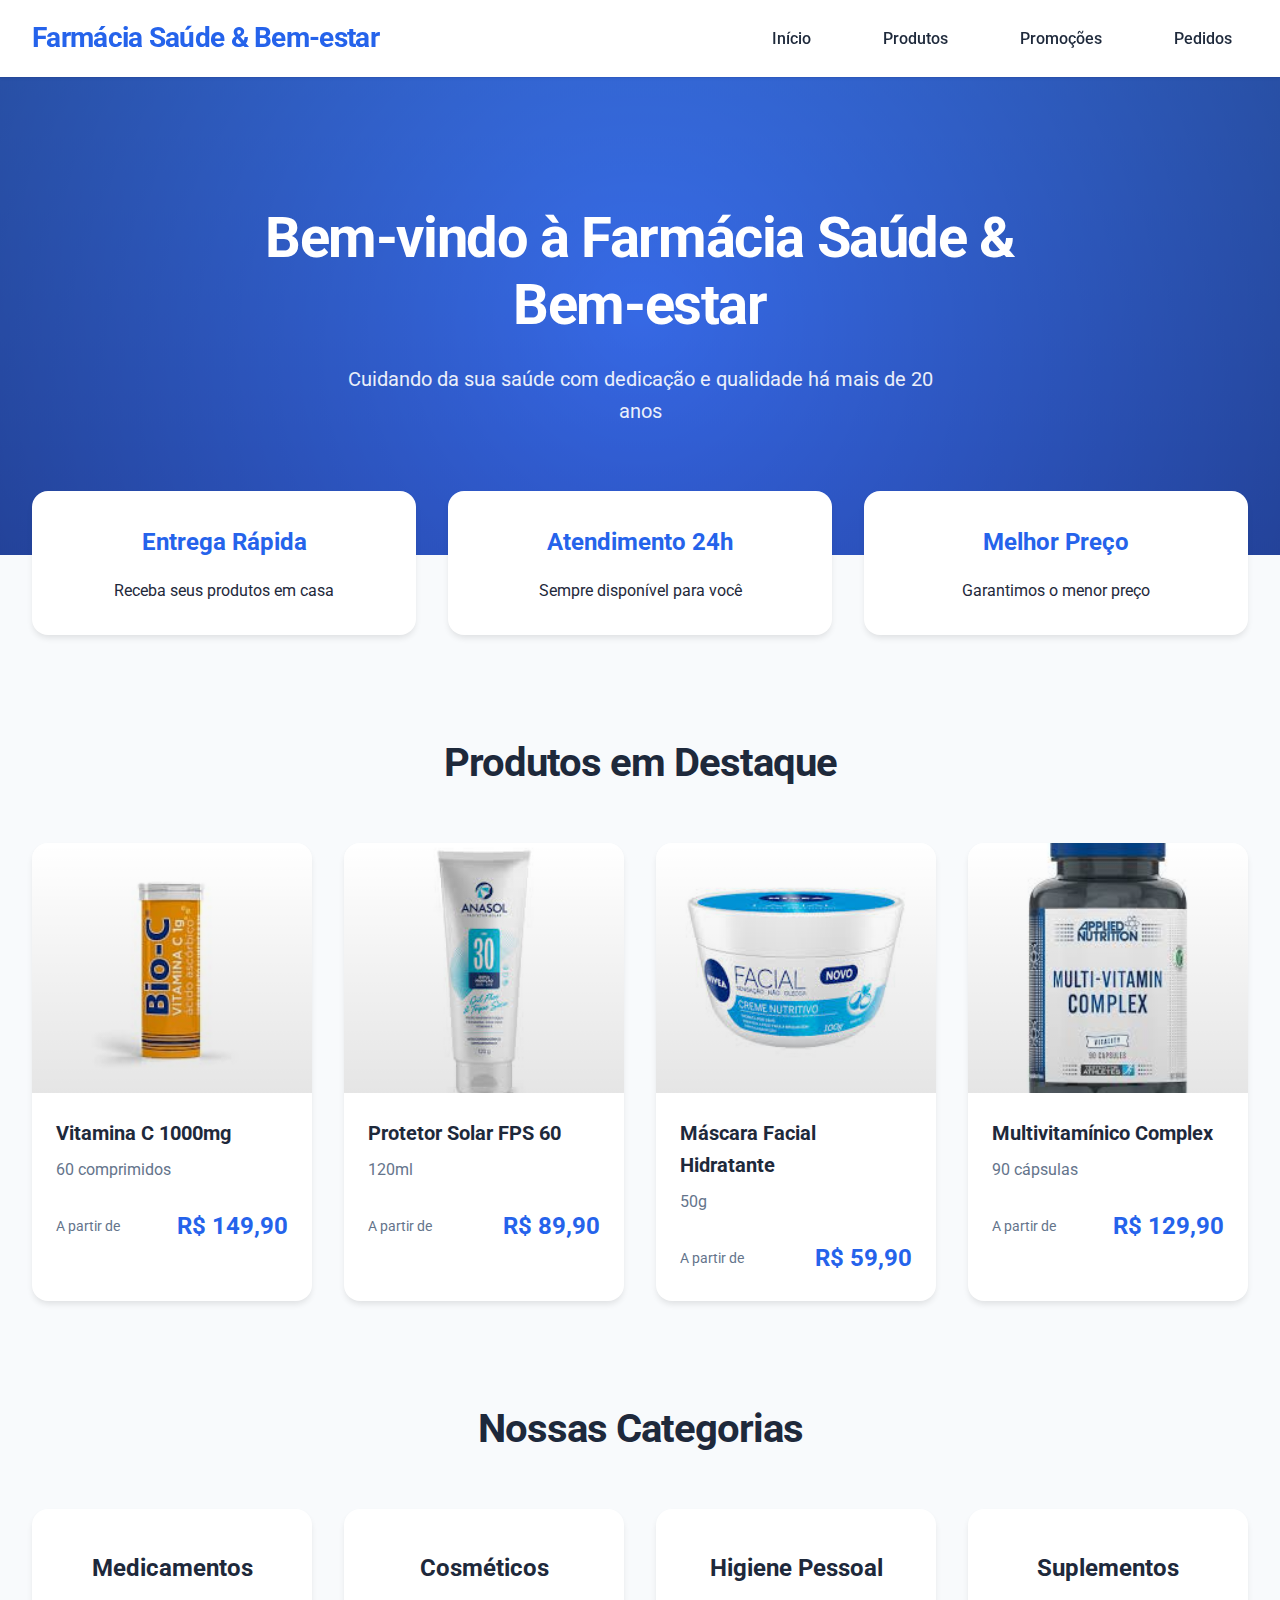
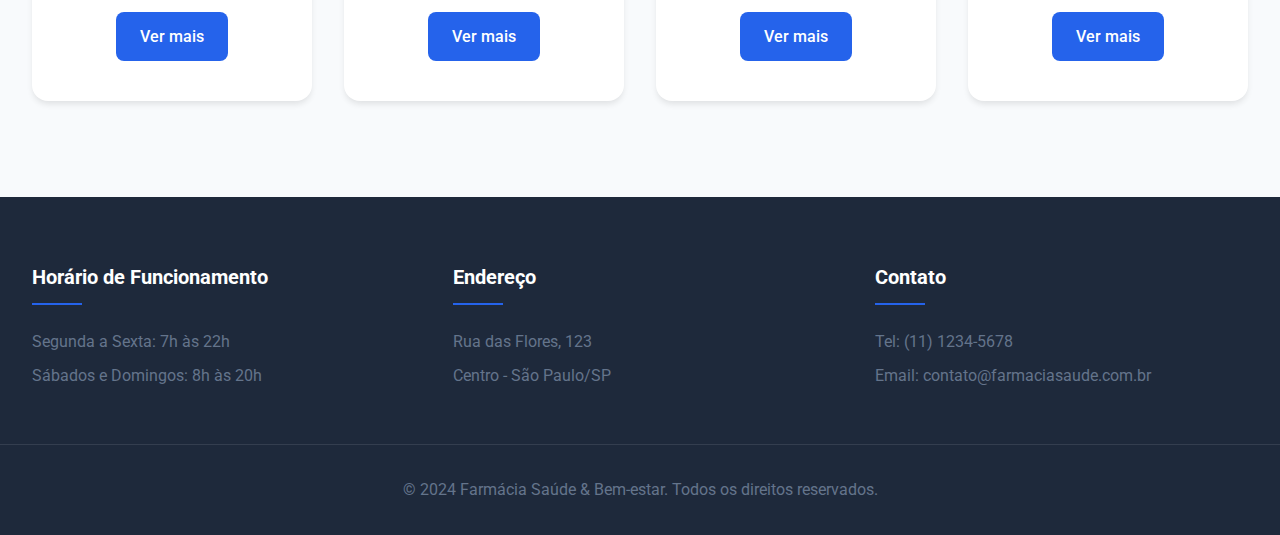
==== index.html @ 956facfe "adiciona ao github o projeto farmacia" ====
<!DOCTYPE html>
<html lang="pt-BR">
<head>
    <meta charset="UTF-8">
    <meta name="viewport" content="width=device-width, initial-scale=1.0">
    <title>Farmácia Saúde & Bem-estar</title>
    <link rel="stylesheet" href="styles.css">
    <link href="https://fonts.googleapis.com/css2?family=Roboto:wght@300;400;500;700&display=swap" rel="stylesheet">
</head>
<body>
    <header>
        <div class="header-content">
            <h1 class="logo">Farmácia Saúde & Bem-estar</h1>
            <nav>
                <ul>
                    <li><a href="index.html">Início</a></li>
                    <li><a href="produtos.html">Produtos</a></li>
                    <li><a href="promocoes.html">Promoções</a></li>
                    <li><a href="pedido.html">Pedidos</a></li>
                </ul>
            </nav>
        </div>
    </header>

    <main>
        <section class="hero">
            <div class="hero-content">
                <h2>Bem-vindo à Farmácia Saúde & Bem-estar</h2>
                <p>Cuidando da sua saúde com dedicação e qualidade há mais de 20 anos</p>
            </div>
        </section>

        <section class="beneficios">
            <div class="beneficio-item">
                <h3>Entrega Rápida</h3>
                <p>Receba seus produtos em casa</p>
            </div>
            <div class="beneficio-item">
                <h3>Atendimento 24h</h3>
                <p>Sempre disponível para você</p>
            </div>
            <div class="beneficio-item">
                <h3>Melhor Preço</h3>
                <p>Garantimos o menor preço</p>
            </div>
        </section>

        <section class="destaques">
            <h2>Produtos em Destaque</h2>
            <div class="produtos-grid">
                <article class="produto">
                    <div class="produto-imagem">
                        <img src="img/vitaminaC.jpeg" alt="Vitamina C">
                    </div>
                    <h3>Vitamina C 1000mg</h3>
                    <p class="produto-descricao">60 comprimidos</p>
                    <p class="preco">R$ 149,90</p>
                </article>
                <article class="produto">
                    <div class="produto-imagem">
                        <img src="img/protetorSolar.jpeg" alt="Protetor Solar">
                    </div>
                    <h3>Protetor Solar FPS 60</h3>
                    <p class="produto-descricao">120ml</p>
                    <p class="preco">R$ 89,90</p>
                </article>
                <article class="produto">
                    <div class="produto-imagem">
                        <img src="img/hidratanteFacial.jpeg" alt="Máscara Facial">
                    </div>
                    <h3>Máscara Facial Hidratante</h3>
                    <p class="produto-descricao">50g</p>
                    <p class="preco">R$ 59,90</p>
                </article>
                <article class="produto">
                    <div class="produto-imagem">
                        <img src="img/multivitaminico.jpeg" alt="Multivitamínico">
                    </div>
                    <h3>Multivitamínico Complex</h3>
                    <p class="produto-descricao">90 cápsulas</p>
                    <p class="preco">R$ 129,90</p>
                </article>
            </div>
        </section>

        <section class="categorias-destaque">
            <h2>Nossas Categorias</h2>
            <div class="categorias-grid">
                <div class="categoria">
                    <h3>Medicamentos</h3>
                    <a href="produtos.html#medicamentos">Ver mais</a>
                </div>
                <div class="categoria">
                    <h3>Cosméticos</h3>
                    <a href="produtos.html#cosmeticos">Ver mais</a>
                </div>
                <div class="categoria">
                    <h3>Higiene Pessoal</h3>
                    <a href="produtos.html#higiene">Ver mais</a>
                </div>
                <div class="categoria">
                    <h3>Suplementos</h3>
                    <a href="produtos.html#suplementos">Ver mais</a>
                </div>
            </div>
        </section>
    </main>

    <footer>
        <div class="footer-content">
            <div class="footer-info">
                <h3>Horário de Funcionamento</h3>
                <p>Segunda a Sexta: 7h às 22h</p>
                <p>Sábados e Domingos: 8h às 20h</p>
            </div>
            <div class="footer-info">
                <h3>Endereço</h3>
                <p>Rua das Flores, 123</p>
                <p>Centro - São Paulo/SP</p>
            </div>
            <div class="footer-info">
                <h3>Contato</h3>
                <p>Tel: (11) 1234-5678</p>
                <p>Email: contato@farmaciasaude.com.br</p>
            </div>
        </div>
        <div class="footer-bottom">
            <p>&copy; 2024 Farmácia Saúde & Bem-estar. Todos os direitos reservados.</p>
        </div>
    </footer>
</body>
</html>
---- styles.css ----
/* Modern Reset and Base Styles */
:root {
    --primary: #2563eb;
    --primary-dark: #1d4ed8;
    --secondary: #64748b;
    --accent: #06b6d4;
    --background: #f8fafc;
    --text: #1e293b;
    --text-light: #64748b;
    --white: #ffffff;
    --success: #059669;
    --danger: #dc2626;
}

* {
    margin: 0;
    padding: 0;
    box-sizing: border-box;
}

body {
    font-family: 'Roboto', sans-serif;
    line-height: 1.6;
    color: var(--text);
    background-color: var(--background);
}

/* Modern Header */
header {
    background-color: var(--white);
    padding: 1rem 0;
    position: sticky;
    top: 0;
    z-index: 100;
    box-shadow: 0 1px 3px 0 rgb(0 0 0 / 0.1);
}

.header-content {
    max-width: 1280px;
    margin: 0 auto;
    padding: 0 2rem;
    display: flex;
    justify-content: space-between;
    align-items: center;
}

.logo {
    color: var(--primary);
    font-size: 1.75rem;
    font-weight: 700;
    letter-spacing: -0.025em;
}

nav ul {
    display: flex;
    list-style: none;
    gap: 2.5rem;
}

nav a {
    color: var(--text);
    text-decoration: none;
    font-weight: 500;
    transition: all 0.3s ease;
    padding: 0.5rem 1rem;
    border-radius: 0.5rem;
}

nav a:hover {
    color: var(--primary);
    background-color: #f1f5f9;
}

/* Hero Section */
.hero {
    background: linear-gradient(rgba(37, 99, 235, 0.9), rgba(29, 78, 216, 0.9)), url('img/hero-bg.jpg');
    background-size: cover;
    background-position: center;
    color: var(--white);
    text-align: center;
    padding: 8rem 2rem;
    position: relative;
    overflow: hidden;
}

.hero::before {
    content: '';
    position: absolute;
    top: 0;
    left: 0;
    right: 0;
    bottom: 0;
    background: radial-gradient(circle at center, transparent 0%, rgba(0, 0, 0, 0.3) 100%);
}

.hero-content {
    max-width: 800px;
    margin: 0 auto;
    position: relative;
    z-index: 1;
}

.hero h2 {
    font-size: 3.5rem;
    font-weight: 700;
    margin-bottom: 1.5rem;
    line-height: 1.2;
    letter-spacing: -0.025em;
}

.hero p {
    font-size: 1.25rem;
    opacity: 0.9;
    max-width: 600px;
    margin: 0 auto;
}

/* Benefícios */
.beneficios {
    display: grid;
    grid-template-columns: repeat(3, 1fr);
    gap: 2rem;
    max-width: 1280px;
    margin: -4rem auto 4rem;
    padding: 0 2rem;
    position: relative;
    z-index: 2;
}

.beneficio-item {
    background: var(--white);
    padding: 2rem;
    text-align: center;
    border-radius: 1rem;
    box-shadow: 0 4px 6px -1px rgb(0 0 0 / 0.1);
    transition: transform 0.3s ease, box-shadow 0.3s ease;
}

.beneficio-item:hover {
    transform: translateY(-5px);
    box-shadow: 0 10px 15px -3px rgb(0 0 0 / 0.1);
}

.beneficio-item h3 {
    color: var(--primary);
    font-size: 1.5rem;
    margin-bottom: 1rem;
}

/* Produtos */
.destaques, .categorias-destaque, .categorias {
    max-width: 1280px;
    margin: 6rem auto;
    padding: 0 2rem;
}

.destaques h2, .categorias-destaque h2 {
    text-align: center;
    margin-bottom: 3rem;
    font-size: 2.5rem;
    color: var(--text);
    font-weight: 700;
    letter-spacing: -0.025em;
}

.produtos-grid {
    display: grid;
    grid-template-columns: repeat(auto-fit, minmax(280px, 1fr));
    gap: 2rem;
}

.produto {
    background: var(--white);
    border-radius: 1rem;
    overflow: hidden;
    box-shadow: 0 4px 6px -1px rgb(0 0 0 / 0.1);
    transition: all 0.3s ease;
    position: relative;
}

.produto:hover {
    transform: translateY(-5px);
    box-shadow: 0 10px 15px -3px rgb(0 0 0 / 0.1);
}

.produto-imagem {
    height: 250px;
    overflow: hidden;
    position: relative;
}

.produto-imagem::after {
    content: '';
    position: absolute;
    top: 0;
    left: 0;
    right: 0;
    bottom: 0;
    background: linear-gradient(to bottom, transparent 0%, rgba(0, 0, 0, 0.1) 100%);
}

.produto-imagem img {
    width: 100%;
    height: 100%;
    object-fit: cover;
    transition: transform 0.3s ease;
}

.produto:hover .produto-imagem img {
    transform: scale(1.05);
}

.produto h3 {
    padding: 1.5rem 1.5rem 0.5rem;
    font-size: 1.25rem;
    color: var(--text);
}

.produto-descricao {
    padding: 0 1.5rem;
    color: var(--text-light);
}

.preco {
    padding: 1.5rem;
    font-weight: 700;
    color: var(--primary);
    font-size: 1.5rem;
    display: flex;
    align-items: center;
    justify-content: space-between;
}

.preco::before {
    content: 'A partir de';
    font-size: 0.875rem;
    color: var(--text-light);
    font-weight: 400;
}

/* Categorias */
.categorias-grid {
    display: grid;
    grid-template-columns: repeat(auto-fit, minmax(250px, 1fr));
    gap: 2rem;
}

.categoria {
    background: var(--white);
    padding: 2.5rem;
    text-align: center;
    border-radius: 1rem;
    box-shadow: 0 4px 6px -1px rgb(0 0 0 / 0.1);
    transition: all 0.3s ease;
    position: relative;
    overflow: hidden;
}

.categoria::before {
    content: '';
    position: absolute;
    top: 0;
    left: 0;
    right: 0;
    height: 4px;
    background: var(--primary);
    transform: scaleX(0);
    transition: transform 0.3s ease;
}

.categoria:hover::before {
    transform: scaleX(1);
}

.categoria:hover {
    transform: translateY(-5px);
    box-shadow: 0 10px 15px -3px rgb(0 0 0 / 0.1);
}

.categoria h3 {
    color: var(--text);
    font-size: 1.5rem;
    margin-bottom: 1.5rem;
}

.categoria a {
    display: inline-block;
    padding: 0.75rem 1.5rem;
    background-color: var(--primary);
    color: var(--white);
    text-decoration: none;
    border-radius: 0.5rem;
    font-weight: 500;
    transition: all 0.3s ease;
}

.categoria a:hover {
    background-color: var(--primary-dark);
    transform: translateY(-2px);
}

/* Footer */
footer {
    background: var(--text);
    color: var(--white);
    padding: 4rem 0 2rem;
    margin-top: 6rem;
}

.footer-content {
    max-width: 1280px;
    margin: 0 auto;
    padding: 0 2rem;
    display: grid;
    grid-template-columns: repeat(auto-fit, minmax(280px, 1fr));
    gap: 3rem;
}

.footer-info h3 {
    margin-bottom: 1.5rem;
    font-size: 1.25rem;
    color: var(--white);
    position: relative;
    padding-bottom: 0.75rem;
}

.footer-info h3::after {
    content: '';
    position: absolute;
    bottom: 0;
    left: 0;
    width: 50px;
    height: 2px;
    background: var(--primary);
}

.footer-info p {
    color: var(--text-light);
    margin-bottom: 0.5rem;
}

.footer-bottom {
    text-align: center;
    margin-top: 3rem;
    padding-top: 2rem;
    border-top: 1px solid rgba(255, 255, 255, 0.1);
    color: var(--text-light);
}

/* Formulário Moderno */
.pedido-form {
    max-width: 700px;
    margin: 3rem auto;
    padding: 3rem;
    background: var(--white);
    border-radius: 1rem;
    box-shadow: 0 4px 6px -1px rgb(0 0 0 / 0.1);
}

.form-group {
    margin-bottom: 2rem;
}

label {
    display: block;
    margin-bottom: 0.75rem;
    color: var(--text);
    font-weight: 500;
}

input, select, textarea {
    width: 100%;
    padding: 0.75rem 1rem;
    border: 2px solid #e2e8f0;
    border-radius: 0.5rem;
    font-family: inherit;
    font-size: 1rem;
    transition: all 0.3s ease;
}

input:focus, select:focus, textarea:focus {
    outline: none;
    border-color: var(--primary);
    box-shadow: 0 0 0 3px rgba(37, 99, 235, 0.1);
}

button {
    background: var(--primary);
    color: var(--white);
    padding: 1rem 2rem;
    border: none;
    border-radius: 0.5rem;
    cursor: pointer;
    font-weight: 500;
    font-size: 1rem;
    transition: all 0.3s ease;
    width: 100%;
}

button:hover {
    background: var(--primary-dark);
    transform: translateY(-2px);
}

/* Responsividade */
@media (max-width: 768px) {
    .header-content {
        flex-direction: column;
        text-align: center;
        gap: 1rem;
    }

    nav ul {
        flex-direction: column;
        align-items: center;
        gap: 1rem;
    }

    .hero h2 {
        font-size: 2.5rem;
    }

    .beneficios {
        grid-template-columns: 1fr;
        margin-top: 2rem;
    }

    .pedido-form {
        padding: 2rem;
    }
}

/* Animações */
@keyframes fadeIn {
    from {
        opacity: 0;
        transform: translateY(20px);
    }
    to {
        opacity: 1;
        transform: translateY(0);
    }
}

.hero-content, .beneficio-item, .produto, .categoria {
    animation: fadeIn 0.6s ease-out forwards;
}

.beneficio-item:nth-child(2) {
    animation-delay: 0.2s;
}

.beneficio-item:nth-child(3) {
    animation-delay: 0.4s;
}
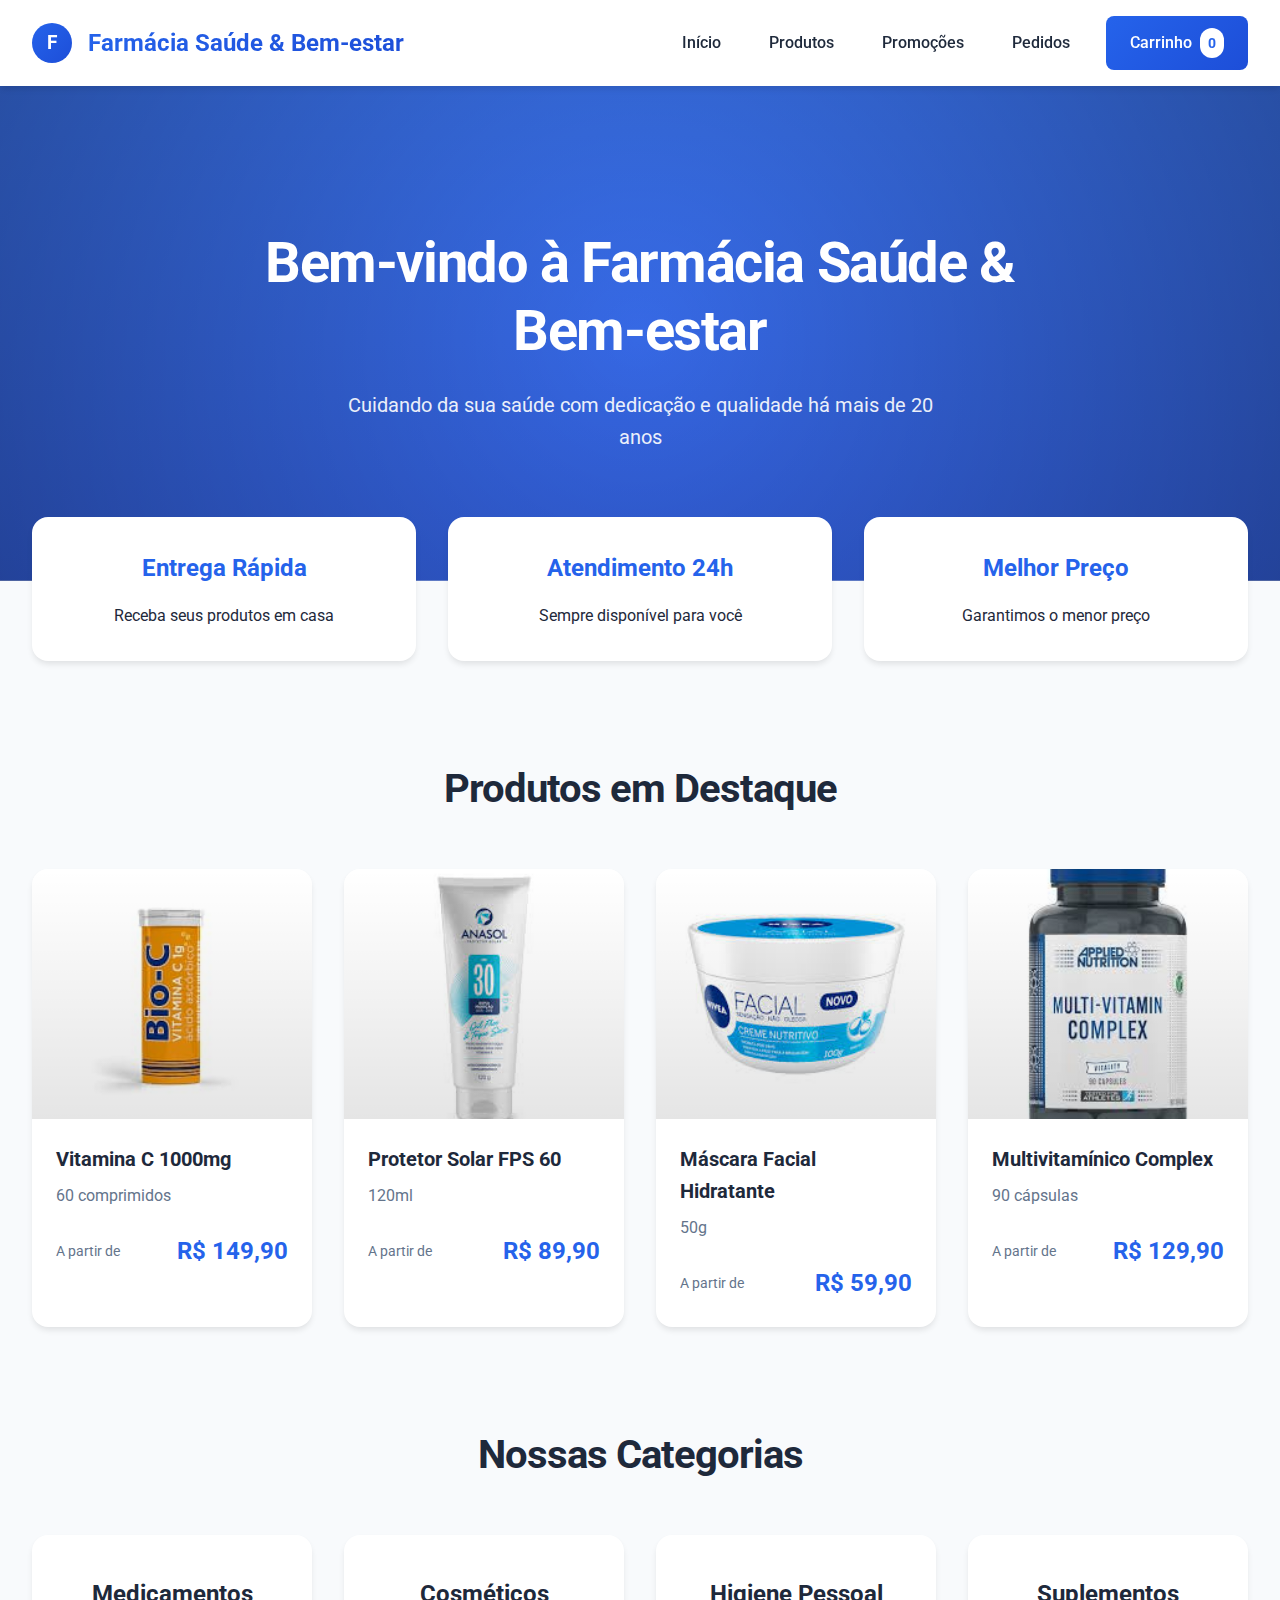
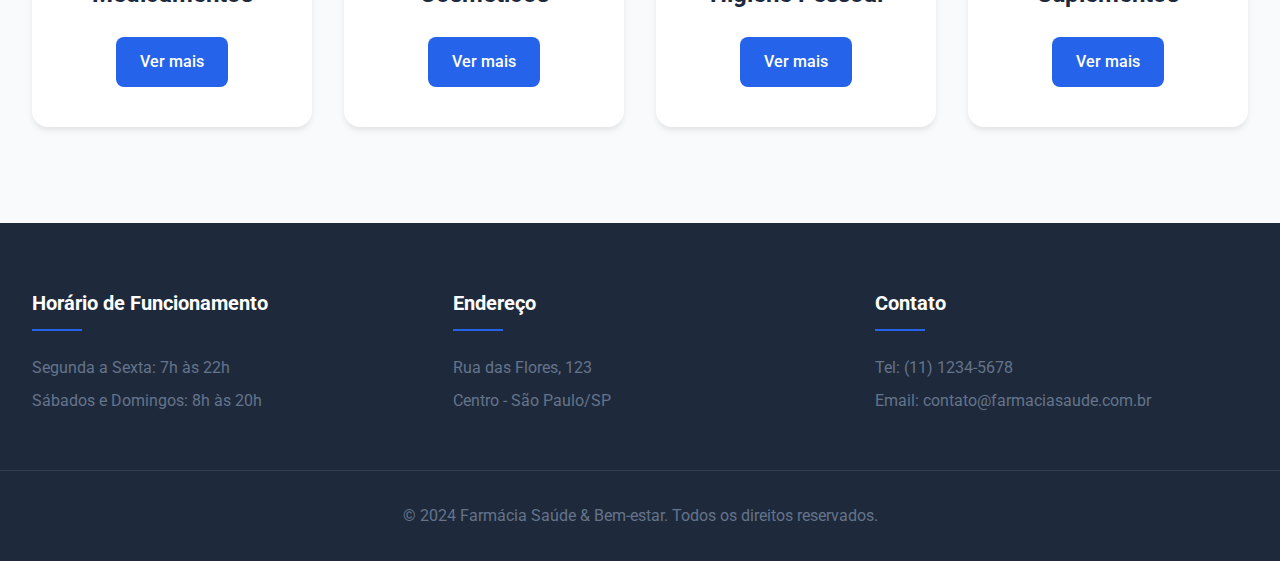
==== commit a37b5164: "atualiza o estilo do site" ====
--- a/index.html
+++ b/index.html
@@ -4,24 +4,40 @@
     <meta charset="UTF-8">
     <meta name="viewport" content="width=device-width, initial-scale=1.0">
     <title>Farmácia Saúde & Bem-estar</title>
+    <link rel="stylesheet" href="css/base.css">
+    <link rel="stylesheet" href="css/header.css">
     <link rel="stylesheet" href="styles.css">
     <link href="https://fonts.googleapis.com/css2?family=Roboto:wght@300;400;500;700&display=swap" rel="stylesheet">
 </head>
 <body>
-    <header>
-        <div class="header-content">
-            <h1 class="logo">Farmácia Saúde & Bem-estar</h1>
-            <nav>
-                <ul>
-                    <li><a href="index.html">Início</a></li>
-                    <li><a href="produtos.html">Produtos</a></li>
-                    <li><a href="promocoes.html">Promoções</a></li>
-                    <li><a href="pedido.html">Pedidos</a></li>
+    <header class="header">
+        <div class="header-container">
+            <div class="logo-container">
+                <div class="logo-icon">F</div>
+                <h1 class="logo-text">Farmácia Saúde & Bem-estar</h1>
+            </div>
+            <nav class="nav-menu">
+                <ul class="nav-list">
+                    <li class="nav-item">
+                        <a href="index.html" class="nav-link">Início</a>
+                    </li>
+                    <li class="nav-item">
+                        <a href="produtos.html" class="nav-link">Produtos</a>
+                    </li>
+                    <li class="nav-item">
+                        <a href="promocoes.html" class="nav-link ">Promoções</a>
+                    </li>
+                    <li class="nav-item">
+                        <a href="pedidos.html" class="nav-link">Pedidos</a>
+                    </li>
                 </ul>
+                <a href="#" class="cart-button">
+                    Carrinho
+                    <span class="cart-count">0</span>
+                </a>
             </nav>
         </div>
     </header>
-
     <main>
         <section class="hero">
             <div class="hero-content">
--- a/css/base.css
+++ b/css/base.css
@@ -0,0 +1,27 @@
+
+:root {
+    --primary: #2563eb;
+    --primary-dark: #1d4ed8;
+    --secondary: #64748b;
+    --accent: #06b6d4;
+    --background: #f8fafc;
+    --text: #1e293b;
+    --text-light: #64748b;
+    --white: #ffffff;
+    --success: #059669;
+    --danger: #dc2626;
+    --gradient-primary: linear-gradient(135deg, #2563eb 0%, #1d4ed8 100%);
+}
+
+* {
+    margin: 0;
+    padding: 0;
+    box-sizing: border-box;
+}
+
+body {
+    font-family: 'Roboto', sans-serif;
+    line-height: 1.6;
+    color: var(--text);
+    background-color: var(--background);
+}--- a/css/header.css
+++ b/css/header.css
@@ -0,0 +1,111 @@
+.header {
+    background-color: var(--white);
+    padding: 1rem 0;
+    position: sticky;
+    top: 0;
+    z-index: 100;
+    box-shadow: 0 4px 6px -1px rgba(0, 0, 0, 0.1);
+}
+
+.header-container {
+    max-width: 1280px;
+    margin: 0 auto;
+    padding: 0 2rem;
+    display: flex;
+    justify-content: space-between;
+    align-items: center;
+}
+
+.logo-container {
+    display: flex;
+    align-items: center;
+    gap: 1rem;
+}
+
+.logo-icon {
+    width: 40px;
+    height: 40px;
+    background: var(--gradient-primary);
+    border-radius: 50%;
+    display: flex;
+    align-items: center;
+    justify-content: center;
+    color: var(--white);
+    font-weight: bold;
+    font-size: 1.2rem;
+}
+
+.logo-text {
+    font-size: 1.5rem;
+    font-weight: 700;
+    background: var(--gradient-primary);
+    -webkit-background-clip: text;
+    -moz-background-clip: text;
+    background-clip: text;
+    -webkit-text-fill-color: transparent;
+}
+
+.nav-menu {
+    display: flex;
+    gap: 1rem;
+    align-items: center;
+}
+
+.nav-list {
+    display: flex;
+    list-style: none;
+    gap: 0.5rem;
+}
+
+.nav-item {
+    position: relative;
+}
+
+.nav-link {
+    color: var(--text);
+    text-decoration: none;
+    padding: 0.75rem 1.25rem;
+    border-radius: 0.5rem;
+    font-weight: 500;
+    transition: all 0.3s ease;
+    display: flex;
+    align-items: center;
+    gap: 0.5rem;
+}
+
+.nav-link:hover {
+    background: var(--gradient-primary);
+    color: var(--white);
+}
+
+.nav-link:active {
+    background: var(--gradient-primary);
+    color: var(--white);
+}
+
+.cart-button {
+    background: var(--gradient-primary);
+    color: var(--white);
+    padding: 0.75rem 1.5rem;
+    border-radius: 0.5rem;
+    display: flex;
+    align-items: center;
+    gap: 0.5rem;
+    text-decoration: none;
+    font-weight: 500;
+    transition: all 0.3s ease;
+}
+
+.cart-button:hover {
+    transform: translateY(-2px);
+    box-shadow: 0 4px 6px -1px rgba(0, 0, 0, 0.1);
+}
+
+.cart-count {
+    background: var(--white);
+    color: var(--primary);
+    padding: 0.25rem 0.5rem;
+    border-radius: 1rem;
+    font-size: 0.875rem;
+    font-weight: bold;
+}--- a/styles.css
+++ b/styles.css
@@ -24,53 +24,11 @@
     color: var(--text);
     background-color: var(--background);
 }
-
-/* Modern Header */
-header {
-    background-color: var(--white);
-    padding: 1rem 0;
-    position: sticky;
-    top: 0;
-    z-index: 100;
-    box-shadow: 0 1px 3px 0 rgb(0 0 0 / 0.1);
-}
-
-.header-content {
-    max-width: 1280px;
-    margin: 0 auto;
-    padding: 0 2rem;
-    display: flex;
-    justify-content: space-between;
-    align-items: center;
-}
-
-.logo {
-    color: var(--primary);
-    font-size: 1.75rem;
-    font-weight: 700;
-    letter-spacing: -0.025em;
-}
-
-nav ul {
-    display: flex;
-    list-style: none;
-    gap: 2.5rem;
-}
-
-nav a {
-    color: var(--text);
-    text-decoration: none;
-    font-weight: 500;
-    transition: all 0.3s ease;
-    padding: 0.5rem 1rem;
-    border-radius: 0.5rem;
-}
-
-nav a:hover {
-    color: var(--primary);
-    background-color: #f1f5f9;
-}
-
+section h1{
+    text-align: center;
+    margin: 2rem;
+    color: var(--primary-dark);
+}
 /* Hero Section */
 .hero {
     background: linear-gradient(rgba(37, 99, 235, 0.9), rgba(29, 78, 216, 0.9)), url('img/hero-bg.jpg');
@@ -245,6 +203,9 @@
     gap: 2rem;
 }
 
+.categorias section{
+    margin-bottom: 2rem;
+}
 .categoria {
     background: var(--white);
     padding: 2.5rem;
@@ -275,6 +236,9 @@
 .categoria:hover {
     transform: translateY(-5px);
     box-shadow: 0 10px 15px -3px rgb(0 0 0 / 0.1);
+}
+section h2{
+    margin: 1rem 0;
 }
 
 .categoria h3 {
